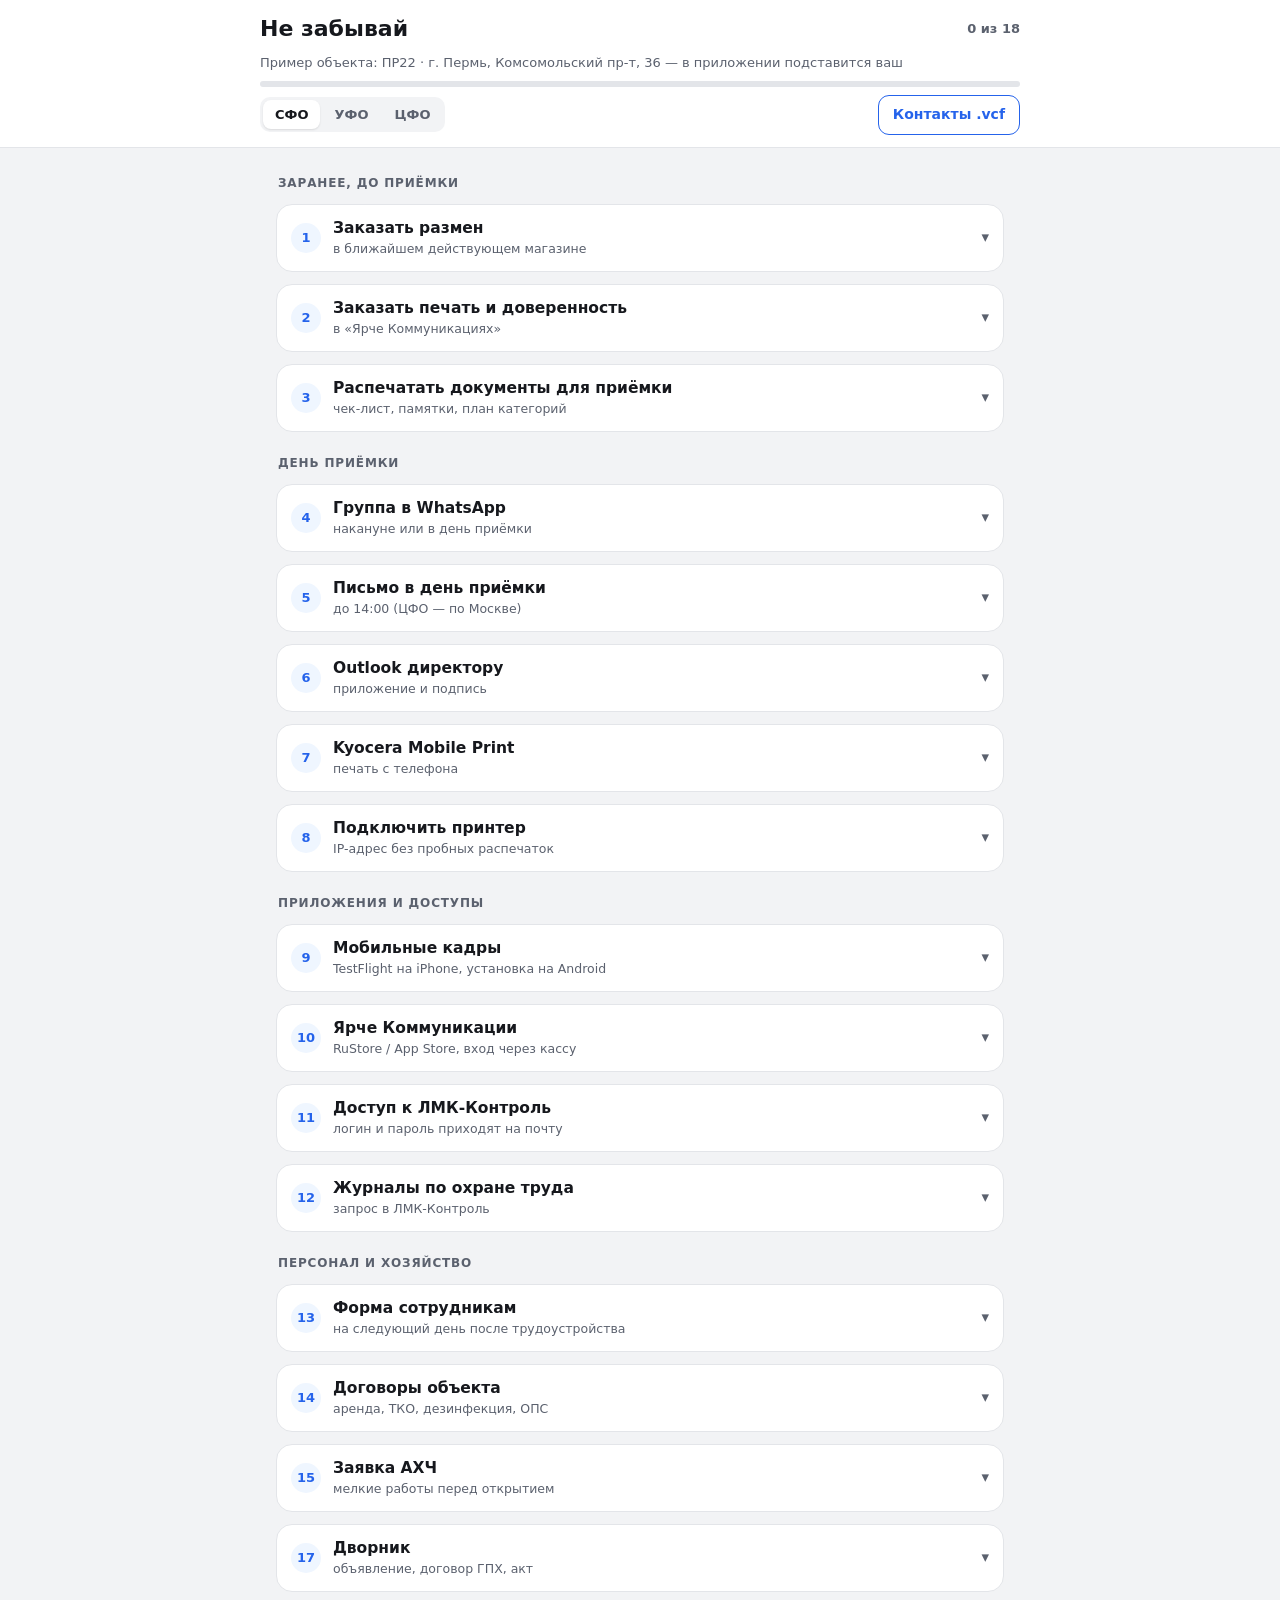
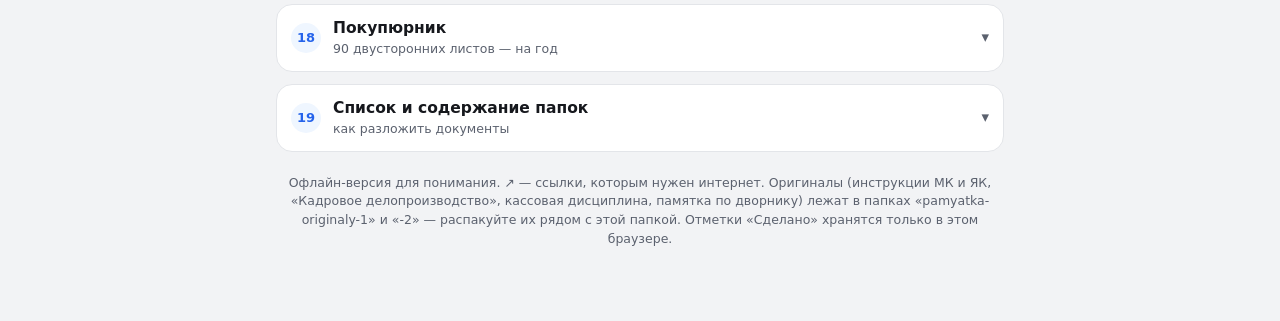
==== miniapp/memo/pamyatka-otkrytiya/index.html @ 3147c100 "Приложение по макетам: подготовка = 19 пунктов «Не забывай» по объекту, инструкции и PDF внутри, под" ====
<!doctype html>
<html lang="ru">
<head>
<meta charset="utf-8">
<meta name="viewport" content="width=device-width, initial-scale=1, viewport-fit=cover">
<title>Не забывай — памятка открытия</title>
<style>
/* Layout: phone-first app screen — object strip, region switch, numbered memo cards that expand */
:root{
  --bg:#f2f3f5; --card:#fff; --line:#e3e5e9; --fg:#16181d; --muted:#5b616e;
  --accent:#2563eb; --accent-soft:#eff6ff; --ok:#067647; --ok-soft:#dcfae6;
  --warn:#b54708; --warn-soft:#fef0c7; --bad:#b42318; --bad-soft:#fee4e2;
  --font:Inter,system-ui,-apple-system,"Segoe UI",Roboto,sans-serif; --mono:ui-monospace,Menlo,Consolas,monospace;
}
@media (prefers-color-scheme: dark){:root{--bg:#0f1218;--card:#181c24;--line:#2a303b;--fg:#e9edf3;--muted:#9aa3b2;--accent:#7aa2ff;--accent-soft:#1c2740;--ok:#4cc985;--ok-soft:#14301f;--warn:#f5b54a;--warn-soft:#3a2a10;--bad:#ff7b6b;--bad-soft:#3a1714;color-scheme:dark}}
*{box-sizing:border-box}
body{margin:0;background:var(--bg);color:var(--fg);font-family:var(--font);font-size:15px;line-height:1.5}
.wrap{max-width:760px;margin:0 auto;padding:16px max(16px,env(safe-area-inset-left)) 60px;display:flex;flex-direction:column;gap:12px}
header.top{position:sticky;top:0;z-index:5;background:var(--card);border-bottom:1px solid var(--line);padding:12px max(16px,env(safe-area-inset-left))}
.top .in{max-width:760px;margin:0 auto;display:flex;flex-direction:column;gap:8px}
h1{margin:0;font-size:22px;font-weight:800;text-wrap:balance}
.obj{font-size:13px;color:var(--muted)}
.row{display:flex;flex-wrap:wrap;gap:8px;align-items:center;justify-content:space-between}
.seg{display:inline-grid;grid-auto-flow:column;background:var(--bg);border-radius:10px;padding:3px;gap:2px}
.seg button{border:0;border-radius:8px;background:transparent;color:var(--muted);font:600 13px var(--font);padding:7px 12px;cursor:pointer}
.seg button[aria-pressed="true"]{background:var(--card);color:var(--fg);box-shadow:0 1px 2px rgba(0,0,0,.1)}
.bar{height:6px;border-radius:3px;background:var(--line)}.bar i{display:block;height:6px;border-radius:3px;background:var(--accent);width:0}
.prog{font-size:13px;font-weight:700;color:var(--muted);font-variant-numeric:tabular-nums}
.group{font-size:12px;font-weight:800;letter-spacing:.07em;text-transform:uppercase;color:var(--muted);margin:10px 2px 0}
details.item{background:var(--card);border:1px solid var(--line);border-radius:16px;overflow:hidden}
details.item[data-done="1"]{border-color:color-mix(in oklab,var(--ok) 45%,var(--line))}
summary{list-style:none;display:flex;gap:12px;align-items:center;padding:12px 14px;cursor:pointer}
summary::-webkit-details-marker{display:none}
.num{width:30px;height:30px;border-radius:15px;background:var(--accent-soft);color:var(--accent);font-weight:800;font-size:13px;display:grid;place-items:center;flex:none;font-variant-numeric:tabular-nums}
details[data-done="1"] .num{background:var(--ok);color:#fff}
.st{flex:1;min-width:0;display:flex;flex-direction:column}
.st b{font-size:15.5px}.st span{font-size:12.5px;color:var(--muted)}
.chev{flex:none;color:var(--muted);transition:transform .15s}details[open] .chev{transform:rotate(180deg)}
.body{padding:0 14px 14px 56px;display:flex;flex-direction:column;gap:10px}
@media(max-width:520px){.body{padding-left:14px}}
.body ol,.body ul{margin:0;padding-left:20px}.body li{margin:4px 0}
.btns{display:flex;flex-wrap:wrap;gap:8px}
.btn{display:inline-flex;align-items:center;gap:6px;min-height:40px;padding:8px 14px;border-radius:11px;font-weight:600;font-size:14px;text-decoration:none;border:1.5px solid var(--accent);color:var(--accent);background:transparent;cursor:pointer;font-family:var(--font)}
.btn.main{background:var(--accent);color:#fff}
.btn.ext::after{content:"↗";font-size:12px;opacity:.7}
.btn.pdf::before{content:"PDF";font-size:10.5px;font-weight:800;background:var(--bad-soft);color:var(--bad);border-radius:5px;padding:1px 5px}
.note{border-radius:12px;padding:10px 12px;font-size:14px;background:var(--accent-soft)}
.note.warn{background:var(--warn-soft)}.note.bad{background:var(--bad-soft);border:1.5px solid var(--bad)}
.note.bad b:first-child{color:var(--bad)}
.who{display:grid;grid-template-columns:1fr;gap:6px}
.p{display:flex;flex-wrap:wrap;gap:4px 10px;align-items:baseline;font-size:14px;padding:8px 10px;border-radius:10px;background:var(--bg)}
.p b{font-weight:700}.p .c{font-family:var(--mono);font-size:13px;user-select:all}
.done{display:flex;align-items:center;gap:8px;font-weight:600;font-size:14px;cursor:pointer;align-self:flex-start;padding:6px 0}
.done input{width:22px;height:22px;accent-color:var(--ok)}
pre.tpl{margin:0;white-space:pre-wrap;font:13px/1.5 var(--mono);background:var(--bg);border-radius:10px;padding:10px 12px}
.calc{display:flex;flex-wrap:wrap;gap:8px;align-items:center}
.calc input{font:600 15px var(--mono);padding:8px 10px;border:1px solid var(--line);border-radius:10px;background:var(--card);color:var(--fg);width:170px}
.calc output{font:700 16px var(--mono);color:var(--accent)}
[data-reg]{display:none}
body[data-region="sfo"] [data-reg~="sfo"],body[data-region="ufo"] [data-reg~="ufo"],body[data-region="cfo"] [data-reg~="cfo"]{display:revert}
.hide{display:none!important}
.foot{font-size:12.5px;color:var(--muted);text-align:center;margin-top:10px}
a{color:var(--accent)}
:focus-visible{outline:2px solid var(--accent);outline-offset:2px}
</style>
</head>
<body data-region="sfo">
<header class="top"><div class="in">
  <div class="row"><h1>Не забывай</h1><span class="prog" id="prog">0 из 19</span></div>
  <div class="obj">Пример объекта: ПР22 · г. Пермь, Комсомольский пр-т, 36 — в приложении подставится ваш</div>
  <div class="bar"><i id="barI"></i></div>
  <div class="row">
    <div class="seg" role="group" aria-label="Округ">
      <button type="button" data-r="sfo" aria-pressed="true">СФО</button>
      <button type="button" data-r="ufo" aria-pressed="false">УФО</button>
      <button type="button" data-r="cfo" aria-pressed="false">ЦФО</button>
    </div>
    <a class="btn" href="files/kontakty-otkrytie.vcf" download>Контакты .vcf</a>
  </div>
</div></header>

<div class="wrap">

<div class="group">Заранее, до приёмки</div>

<details class="item" data-id="1"><summary><span class="num">1</span><span class="st"><b>Заказать размен</b><span>в ближайшем действующем магазине</span></span><span class="chev">▾</span></summary><div class="body">
  <ol><li>Посчитайте от даты открытия, когда в ближайший магазин приходит последний размен, — свяжитесь с его директором.</li>
  <li>Проведите размен по файлу «Рабочие процессы».</li>
  <li>Дни инкассации и размена для нового магазина — у Елены Бадеевой.</li>
  <li>Все передачи денег — через ЯК, день в день.</li></ol>
  <div class="note warn"><b>В тот же день:</b> заявка в ЯК на доступ к кассе — себе и продавцам. Без доступа нельзя заказать форму, пробить чек и распечатать документы на приём. За день до приёмки проверьте, что доступ есть.</div>
  <div class="who"><div class="p"><b>Елена Бадеева</b><span class="c">e.badeeva@ya-retail.ru</span><span>тема: «График Инкассации и Размена. Новое ОСП»</span></div></div>
  <div class="btns"><a class="btn ext" target="_blank" href="https://disk.yandex.ru/i/78MlTxyh0H-GUw">«Рабочие процессы»</a><a class="btn" href="mailto:e.badeeva@ya-retail.ru?subject=График%20Инкассации%20и%20Размена.%20Новое%20ОСП">Написать Бадеевой</a></div>
  <label class="done"><input type="checkbox"> Сделано</label>
</div></details>

<details class="item" data-id="2"><summary><span class="num">2</span><span class="st"><b>Заказать печать и доверенность</b><span>в «Ярче Коммуникациях»</span></span><span class="chev">▾</span></summary><div class="body">
  <ol><li>ЯК → Помощь → Создать → Юридическое сопровождение → <b>Заявка на доверенность</b>.</li>
  <li>ФИО управляющего магазином, дата вступления в должность (= начало действия доверенности), комментарий при необходимости.</li>
  <li>Печать — так же, отдельной заявкой.</li></ol>
  <div class="who"><div class="p"><b>Ольга Павловская</b><span>вопросы по печати и доверенности</span><span class="c">o.pavlovskaya@ya-retail.ru</span></div></div>
  <div class="btns"><a class="btn" href="mailto:o.pavlovskaya@ya-retail.ru?subject=Заявка%20на%20доверенность%20и%20печать.%20Новый%20магазин%20и%20УМ">Написать Павловской</a><a class="btn" href="instr/yk/index.html">Инструкция ЯК</a></div>
  <label class="done"><input type="checkbox"> Сделано</label>
</div></details>

<details class="item" data-id="3"><summary><span class="num">3</span><span class="st"><b>Распечатать документы для приёмки</b><span>чек-лист, памятки, план категорий</span></span><span class="chev">▾</span></summary><div class="body">
  <ul><li>Папка «Материалы к открытию».</li><li>Файл «Чек-лист» — <b>все вкладки</b>.</li><li>Памятки «Приёмка стройки», «Приёмка оборудования», «Нормы ТЗ».</li><li>План категорий из Кайтена — можно обрезать и напечатать крупнее (Xodo для Android).</li></ul>
  <div class="btns">
    <a class="btn ext" target="_blank" href="https://drive.google.com/drive/folders/1-bjtpjArUtkFnejHKAXVOd5pgZwxKM79">Материалы к открытию</a>
    <a class="btn ext" target="_blank" href="https://drive.google.com/file/d/1pCb3rrncQdbjXEtVnhb-_cLtX38OcCCx/view">Чек-лист</a>
    <a class="btn ext" target="_blank" href="https://disk.yandex.ru/i/rcvAqTQi07Ad8g">Приёмка стройки</a>
    <a class="btn ext" target="_blank" href="https://disk.yandex.ru/i/30izgDM44t6q5Q">Приёмка оборудования</a>
    <a class="btn ext" target="_blank" href="https://disk.yandex.ru/i/j0FbNbNxccPQyw">Нормы ТЗ</a>
    <a class="btn ext" target="_blank" href="https://disk.yandex.ru/d/R65mUoQN45ZWqQ">Xodo</a>
    <a class="btn ext" target="_blank" href="https://disk.yandex.ru/i/7bo2FaBBsbrVPg">Как обрезать PDF</a>
  </div>
  <div class="note">В приложении — одна кнопка «На печать»: бот присылает файл, дальше «Поделиться» → Kyocera.</div>
  <label class="done"><input type="checkbox"> Сделано</label>
</div></details>

<div class="group">День приёмки</div>

<details class="item" data-id="4"><summary><span class="num">4</span><span class="st"><b>Группа в WhatsApp</b><span>накануне или в день приёмки</span></span><span class="chev">▾</span></summary><div class="body">
  <div class="calc"><span>Название:</span><pre class="tpl" id="grpName">ПР22 Комсомольский 36</pre><button class="btn" type="button" data-copy="grpName">Скопировать</button></div>
  <div>Участники: все из списка ниже, команда открытия, директор магазина, сотрудники магазина (по желанию).</div>
  <div class="who">
    <div class="p"><b>Елена Тарасова</b><span class="c">8-953-916-83-52</span></div>
    <div class="p"><b>Екатерина Ларионова</b><span class="c">8-923-423-38-28</span></div>
    <div class="p"><b>Анастасия Жихарева</b><span class="c">8-961-888-00-55</span></div>
    <div class="p"><b>Екатерина Суркова</b><span class="c">8-913-481-15-79</span></div>
    <div class="p"><b>Владимир Ильиных</b><span class="c">8-913-920-49-73</span></div>
    <div class="p"><b>Ксения Тимофеева</b><span class="c">8-913-880-68-29</span></div>
    <div class="p"><b>Сергей Слёзкин</b><span class="c">8-923-401-45-92</span></div>
    <div class="p"><b>Анастасия Черепанова</b><span class="c">8-913-810-11-43</span></div>
    <div class="p"><b>Валерия Кускова</b><span class="c">8-913-105-00-38</span></div>
    <div class="p"><b>Анастасия Филатова</b><span class="c">8-903-950-66-33</span></div>
    <div class="p"><b>РКО</b><span>по объекту</span></div>
  </div>
  <div class="btns"><a class="btn ext" target="_blank" href="https://docs.google.com/document/d/10IFk7um3uYS9ewOXkoQqKkI6MpnykblaUd0LUyvt1FA/edit">Список в документе</a></div>
  <label class="done"><input type="checkbox"> Сделано</label>
</div></details>

<details class="item" data-id="5"><summary><span class="num">5</span><span class="st"><b>Письмо в день приёмки</b><span>до 14:00 (ЦФО — по Москве)</span></span><span class="chev">▾</span></summary><div class="body">
  <div>В приложении письмо собирается из обхода по блокам: замечания с фото, сроками и ответственными, недовозы по нормам, блок статусов. Пока — по шаблону.</div>
  <div class="btns"><a class="btn ext" target="_blank" href="https://docs.google.com/document/d/1Rxt41nPRF9M50mee8bt3NOMXt4SxTaXj/edit">Шаблон письма</a></div>
  <div data-reg="cfo" class="note"><b>Для Москвы:</b> письмо о первом чеке — Елене Сергеевой (e.sergeeva@ya-retail.ru), тема «&lt;код&gt; Первый Чек».
    <pre class="tpl">Добрый день!
Информация по первым пробитым чекам:
ККМ 1: дата, время чека
ККМ 2: дата, время чека
ККМ 3: дата, время чека
Фото/сканы чеков — во вложении</pre></div>
  <label class="done"><input type="checkbox"> Сделано</label>
</div></details>

<details class="item" data-id="6"><summary><span class="num">6</span><span class="st"><b>Outlook директору</b><span>приложение и подпись</span></span><span class="chev">▾</span></summary><div class="body">
  <div class="btns"><a class="btn ext" target="_blank" href="https://go.microsoft.com/fwlink/?linkid=2229766">Установить Outlook</a></div>
  <div>Подпись (в приложении — из данных объекта):</div>
  <pre class="tpl" id="sign">С уважением,
Фамилия Имя Отчество
УПРАВЛЯЮЩИЙ МАГАЗИНОМ
ОСП ПЕРМЬ МАГАЗИН №ПР22
ООО "КАМЕЛОТ-А"
ТЕЛ.: +7XXXXXXXXXX
E-MAIL: [почта магазина]</pre>
  <div class="btns"><button class="btn" type="button" data-copy="sign">Скопировать подпись</button></div>
  <label class="done"><input type="checkbox"> Сделано</label>
</div></details>

<details class="item" data-id="7"><summary><span class="num">7</span><span class="st"><b>Kyocera Mobile Print</b><span>печать с телефона</span></span><span class="chev">▾</span></summary><div class="body">
  <div class="btns"><a class="btn ext" target="_blank" href="https://play.google.com/store/apps/details?id=com.kyocera.kyoprint">Android — Google Play</a><a class="btn ext" target="_blank" href="https://disk.yandex.ru/d/NbRBbQOiperOfw">Android — файл установки</a></div>
  <div class="note warn"><b>iPhone:</b> перед установкой позвоните — подскажу, как поставить.</div>
  <div class="btns"><a class="btn main" href="tel:89234112728">Позвонить 8-923-411-27-28</a></div>
  <label class="done"><input type="checkbox"> Сделано</label>
</div></details>

<details class="item" data-id="8"><summary><span class="num">8</span><span class="st"><b>Подключить принтер</b><span>IP-адрес без пробных распечаток</span></span><span class="chev">▾</span></summary><div class="body">
  <ol><li>Настройки телефона → Wi-Fi → сеть «yarche_guest» → свойства → IP-адрес.</li><li>Замените число после третьей точки на <b>20</b> — это адрес принтера.</li></ol>
  <div class="calc"><label for="ipIn">IP телефона</label><input id="ipIn" value="10.100.100.01" inputmode="decimal"><span>→ принтер:</span><output id="ipOut">10.100.100.20</output></div>
  <div class="btns"><a class="btn ext" target="_blank" href="https://disk.yandex.ru/i/7qXD6cPw-sJ8ng">Инструкция по подключению</a></div>
  <label class="done"><input type="checkbox"> Сделано</label>
</div></details>

<div class="group">Приложения и доступы</div>

<details class="item" data-id="9"><summary><span class="num">9</span><span class="st"><b>Мобильные кадры</b><span>TestFlight на iPhone, установка на Android</span></span><span class="chev">▾</span></summary><div class="body">
  <div>Для входа: ИНН управляющего, логин придумывается при первом входе.</div>
  <div class="btns"><a class="btn main" href="instr/mk/mk-ios.html">Инструкция iPhone</a><a class="btn" href="instr/mk/mk-android.html">Инструкция Android</a><a class="btn pdf" href="instr/mk/mk-ustanovka-iphone.pdf">iPhone</a><a class="btn pdf" href="instr/mk/mk-ustanovka-android.pdf">Android</a><a class="btn pdf" href="../pamyatka-originaly-1/mobilnye-kadry-instrukciya-19.06.2025.pdf">Оригинал от 19.06.2025</a></div>
  <div class="who"><div class="p"><b>Владилен Андреев</b><span>доступы, роли, вход</span><span class="c">8-913-840-05-49</span><span class="c">v.andreev@kdvm.ru</span></div></div>
  <label class="done"><input type="checkbox"> Сделано</label>
</div></details>

<details class="item" data-id="10"><summary><span class="num">10</span><span class="st"><b>Ярче Коммуникации</b><span>RuStore / App Store, вход через кассу</span></span><span class="chev">▾</span></summary><div class="body">
  <div>Нужно: быть трудоустроенным, ввести номер телефона, считать QR-код с кассы под своей картой.</div>
  <div class="btns"><a class="btn main" href="instr/yk/index.html">Инструкция iPhone</a><a class="btn" href="instr/yk/yk-android.html">Инструкция Android</a><a class="btn pdf" href="instr/yk/yk-ustanovka-iphone.pdf">iPhone</a><a class="btn pdf" href="instr/yk/yk-ustanovka-android.pdf">Android</a><a class="btn pdf" href="../pamyatka-originaly-1/yarche-kommunikacii-instrukciya-11.08.2026.pdf">Оригинал от 11.08.2026</a></div>
  <div class="who"><div class="p"><b>Карина Эшмурзаева</b><span>доступы, вход</span><span class="c">8-923-405-26-86</span><span class="c">k.eshmurzaeva@kdvm.ru</span></div></div>
  <label class="done"><input type="checkbox"> Сделано</label>
</div></details>

<details class="item" data-id="11"><summary><span class="num">11</span><span class="st"><b>Доступ к ЛМК-Контроль</b><span>логин и пароль приходят на почту</span></span><span class="chev">▾</span></summary><div class="body">
  <ul><li>Доступ обычно приходит сам после приказа о назначении — проверьте почту.</li><li>Первый шаг — карточка сотрудника, затем направления (приоритет — ЭЛМК).</li><li>Переводы сотрудников для трудоустройства — через директора, выдавшего направления.</li></ul>
  <div class="btns"><a class="btn main" href="instr/lmk/lmk-mobile.html">Инструкция (телефон)</a><a class="btn" href="instr/lmk/lmk.html">Инструкция (компьютер)</a><a class="btn pdf" href="instr/lmk/lmk-mobile.pdf">Телефон</a><a class="btn pdf" href="instr/lmk/lmk-instrukciya.pdf">Компьютер</a></div>
  <div class="who"><div class="p"><b>Нет доступа</b><span class="c">support@hbis.one</span><span>копия</span><span class="c">av.pavlova@ya-retail.ru</span></div><div class="p"><b>Ангелина Павлова</b><span>охрана труда, ЛМК/ЭЛМК</span><span class="c">8-983-342-11-42</span></div></div>
  <label class="done"><input type="checkbox"> Сделано</label>
</div></details>

<details class="item" data-id="12"><summary><span class="num">12</span><span class="st"><b>Журналы по охране труда</b><span>запрос в ЛМК-Контроль</span></span><span class="chev">▾</span></summary><div class="body">
  <ol><li>Боковое меню → Документы → Запрос журналов → Создать → «+».</li><li>Добавить: журнал вводного инструктажа, журнал инструктажа на рабочем месте, журнал по электробезопасности.</li><li>«В работу».</li></ol>
  <div class="btns"><a class="btn" href="instr/lmk/lmk-mobile.html#s10">Раздел «Запрос журналов»</a></div>
  <label class="done"><input type="checkbox"> Сделано</label>
</div></details>

<div class="group">Персонал и хозяйство</div>

<details class="item" data-id="13"><summary><span class="num">13</span><span class="st"><b>Форма сотрудникам</b><span>на следующий день после трудоустройства</span></span><span class="chev">▾</span></summary><div class="body">
  <div class="note warn">Сначала доступ к кассе (п. 1), потом форма. Помогает команда открытия.</div>
  <div class="btns"><a class="btn main" href="instr/forma/forma.html">Инструкция</a><a class="btn pdf" href="instr/forma/specodezhda.pdf">Спецодежда</a><a class="btn" href="instr/priem/priem.html">Приём на работу</a><a class="btn pdf" href="instr/priem/blanki-s-obrazcami.pdf">Бланки с образцами</a></div>
  <label class="done"><input type="checkbox"> Сделано</label>
</div></details>

<details class="item" data-id="14"><summary><span class="num">14</span><span class="st"><b>Договоры объекта</b><span>аренда, ТКО, дезинфекция, ОПС</span></span><span class="chev">▾</span></summary><div class="body">
  <div>Нужны 4 договора (или доп. соглашения <b>с адресом магазина</b>). В приложении — 4 места: пришёл ✅ / нет файла 🔴 и кнопка «Запросить у …» только недостающих.</div>
  <div data-reg="sfo ufo" class="who"><div class="p"><b>Все четыре</b><span>менеджер по развитию региона (выбирается для объекта)</span></div><div class="p"><b>Пермь</b><span>Шаврин Алексей</span><span class="c">a.shavrin@ya-retail.ru</span></div><div class="p"><b>Красноярск</b><span>Чурай Ольга</span><span class="c">8-908-223-30-65</span></div></div>
  <div data-reg="cfo" class="who"><div class="p"><b>Аренда</b><span>территориальный менеджер</span></div><div class="p"><b>ТКО, дезинфекция</b><span>Никитин Егор</span><span class="c">e.nikitin@ya-retail.ru</span></div><div class="p"><b>ОПС</b><span>Мирошников Андрей</span><span class="c">a.miroshnikov@ya-retail.ru</span></div></div>
  <pre class="tpl" id="dogTpl">Тема: ПР22 Сканы договоров

&lt;Имя&gt;, добрый день!

Просьба предоставить договора:
• Договор аренды помещения
• Договор дезинсекции/дератизации
• Договор на ТБО/ТКО
• Договор ОПС

Заранее благодарю!</pre>
  <div class="btns"><button class="btn" type="button" data-copy="dogTpl">Скопировать письмо</button></div>
  <label class="done"><input type="checkbox"> Сделано</label>
</div></details>

<details class="item" data-id="15"><summary><span class="num">15</span><span class="st"><b>Заявка АХЧ</b><span>мелкие работы перед открытием</span></span><span class="chev">▾</span></summary><div class="body">
  <div data-reg="sfo ufo">Через «Ярче Коммуникации» → Помощь → Заявки по АХЧ → Создать.</div>
  <div data-reg="cfo">ЦФО — в WhatsApp. Тверь/Калуга — почтой N.mazurova@vianservis.ru и e.nikitin@ya-retail.ru + узнать номер заявки у Натальи: 8-916-590-34-57 / 8-926-788-99-15.</div>
  <div class="btns"><a class="btn main" href="instr/ahch/index.html">Собрать заявку (16 работ)</a></div>
  <label class="done"><input type="checkbox"> Сделано</label>
</div></details>

<details class="item" data-id="16" data-reg="cfo"><summary><span class="num">16</span><span class="st"><b>МОПы и ковры</b><span>только ЦФО — подрядчик</span></span><span class="chev">▾</span></summary><div class="body">
  <div>В приложении — «+ Контакт подрядчика»: есть почта — готовое письмо; только телефон — звоним и уточняем.</div>
  <pre class="tpl" id="mopTpl">Просьба добавить в график по замене мопов и ковров магазин ПР22, г. Пермь, Комсомольский пр-т, 36.
Подскажите, когда будет первый заезд, чтобы мы подготовились.</pre>
  <div class="btns"><button class="btn" type="button" data-copy="mopTpl">Скопировать</button></div>
  <label class="done"><input type="checkbox"> Сделано</label>
</div></details>

<details class="item" data-id="17"><summary><span class="num">17</span><span class="st"><b>Дворник</b><span>объявление, договор ГПХ, акт</span></span><span class="chev">▾</span></summary><div class="body">
  <div class="btns"><a class="btn main" href="instr/dvornik/dvornik.html">Инструкция</a><a class="btn pdf" href="instr/dvornik/obyavlenie-dvornik-primer.pdf">Объявление</a><a class="btn pdf" href="instr/dvornik/konvert-kalko-primer.pdf">Вкладыш на конверт</a><a class="btn pdf" href="instr/dvornik/dvornik-gph.pdf">Инструкция</a></div>
  <div class="who"><div class="p"><b>Светлана Калько</b><span>документы ГПХ</span><span class="c">8-913-880-68-35</span><span class="c">s.kalko@ya-retail.ru</span></div></div>
  <label class="done"><input type="checkbox"> Сделано</label>
</div></details>

<details class="item" data-id="18"><summary><span class="num">18</span><span class="st"><b>Покупюрник</b><span>90 двусторонних листов — на год</span></span><span class="chev">▾</span></summary><div class="body">
  <div class="btns"><a class="btn main" href="instr/pokup/pokupyurnik.html">Инструкция и кассовая дисциплина</a><a class="btn pdf" href="instr/pokup/pokupyurnik-90-listov.pdf">На печать</a></div>
  <div data-reg="sfo ufo" class="btns"><a class="btn pdf" href="../pamyatka-originaly-2/kassovaya-disciplina-sfo-ufo-01.07.2026.pdf">Кассовая дисциплина СФО/УФО</a></div>
  <div data-reg="cfo" class="btns"><a class="btn pdf" href="../pamyatka-originaly-2/kassovaya-disciplina-cfo-02.07.2025.pdf">Кассовая дисциплина ЦФО</a></div>
  <div class="who">
    <div class="p" data-reg="sfo"><b>Бухгалтер по кассе</b><span>Конохова Наталья</span><span class="c">8-913-864-98-24</span><span class="c">n.konokhova@kdvm.ru</span></div>
    <div class="p" data-reg="ufo"><b>Бухгалтер по кассе</b><span>Русакова Наталья</span><span class="c">8-912-250-19-82</span><span class="c">n.rusakova@ya-retail.ru</span></div>
    <div class="p" data-reg="cfo"><b>Бухгалтер по кассе</b><span>Романова Мария</span><span class="c">8-916-754-57-51</span><span class="c">m.romanova@ya-retail.ru</span></div>
  </div>
  <label class="done"><input type="checkbox"> Сделано</label>
</div></details>

<details class="item" data-id="19"><summary><span class="num">19</span><span class="st"><b>Список и содержание папок</b><span>как разложить документы</span></span><span class="chev">▾</span></summary><div class="body">
  <div class="btns"><a class="btn ext" target="_blank" href="https://disk.yandex.ru/i/Ko0NYJUoUiuaDw">Открыть файл</a></div>
  <label class="done"><input type="checkbox"> Сделано</label>
</div></details>

<p class="foot">Офлайн-версия для понимания. ↗ — ссылки, которым нужен интернет. Оригиналы (инструкции МК и ЯК, «Кадровое делопроизводство», кассовая дисциплина, памятка по дворнику) лежат в папках «pamyatka-originaly-1» и «-2» — распакуйте их рядом с этой папкой. Отметки «Сделано» хранятся только в этом браузере.</p>
</div>

<script>
(function(){
  var K='nezab_v1';function g(){try{return JSON.parse(localStorage.getItem(K))||{}}catch(e){return{}}}function s(v){try{localStorage.setItem(K,JSON.stringify(v))}catch(e){}}
  var st=g(); st.done=st.done||{};
  function region(r){document.body.dataset.region=r;document.querySelectorAll('.seg button').forEach(function(b){b.setAttribute('aria-pressed',b.dataset.r===r)});st.reg=r;s(st);count()}
  document.querySelectorAll('.seg button').forEach(function(b){b.onclick=function(){region(b.dataset.r)}});
  function count(){var items=[].filter.call(document.querySelectorAll('details.item'),function(d){return getComputedStyle(d).display!=='none'});var n=items.filter(function(d){return d.dataset.done==='1'}).length;document.getElementById('prog').textContent=n+' из '+items.length;document.getElementById('barI').style.width=(items.length?n/items.length*100:0)+'%'}
  document.querySelectorAll('details.item').forEach(function(d){var id=d.dataset.id,cb=d.querySelector('.done input');if(st.done[id]){cb.checked=true;d.dataset.done='1'}cb.onchange=function(){d.dataset.done=cb.checked?'1':'0';st.done[id]=cb.checked;s(st);count()}});
  document.querySelectorAll('[data-copy]').forEach(function(b){b.onclick=function(){var t=document.getElementById(b.dataset.copy).textContent,o=b.textContent;function ok(){b.textContent='Скопировано';setTimeout(function(){b.textContent=o},1500)}if(navigator.clipboard){navigator.clipboard.writeText(t).then(ok,function(){})}}});
  var ip=document.getElementById('ipIn'),out=document.getElementById('ipOut');ip.oninput=function(){var p=ip.value.trim().split('.');out.textContent=p.length===4?p.slice(0,3).join('.')+'.20':'—'};
  region(st.reg||'sfo');
})();
</script>
</body>
</html>
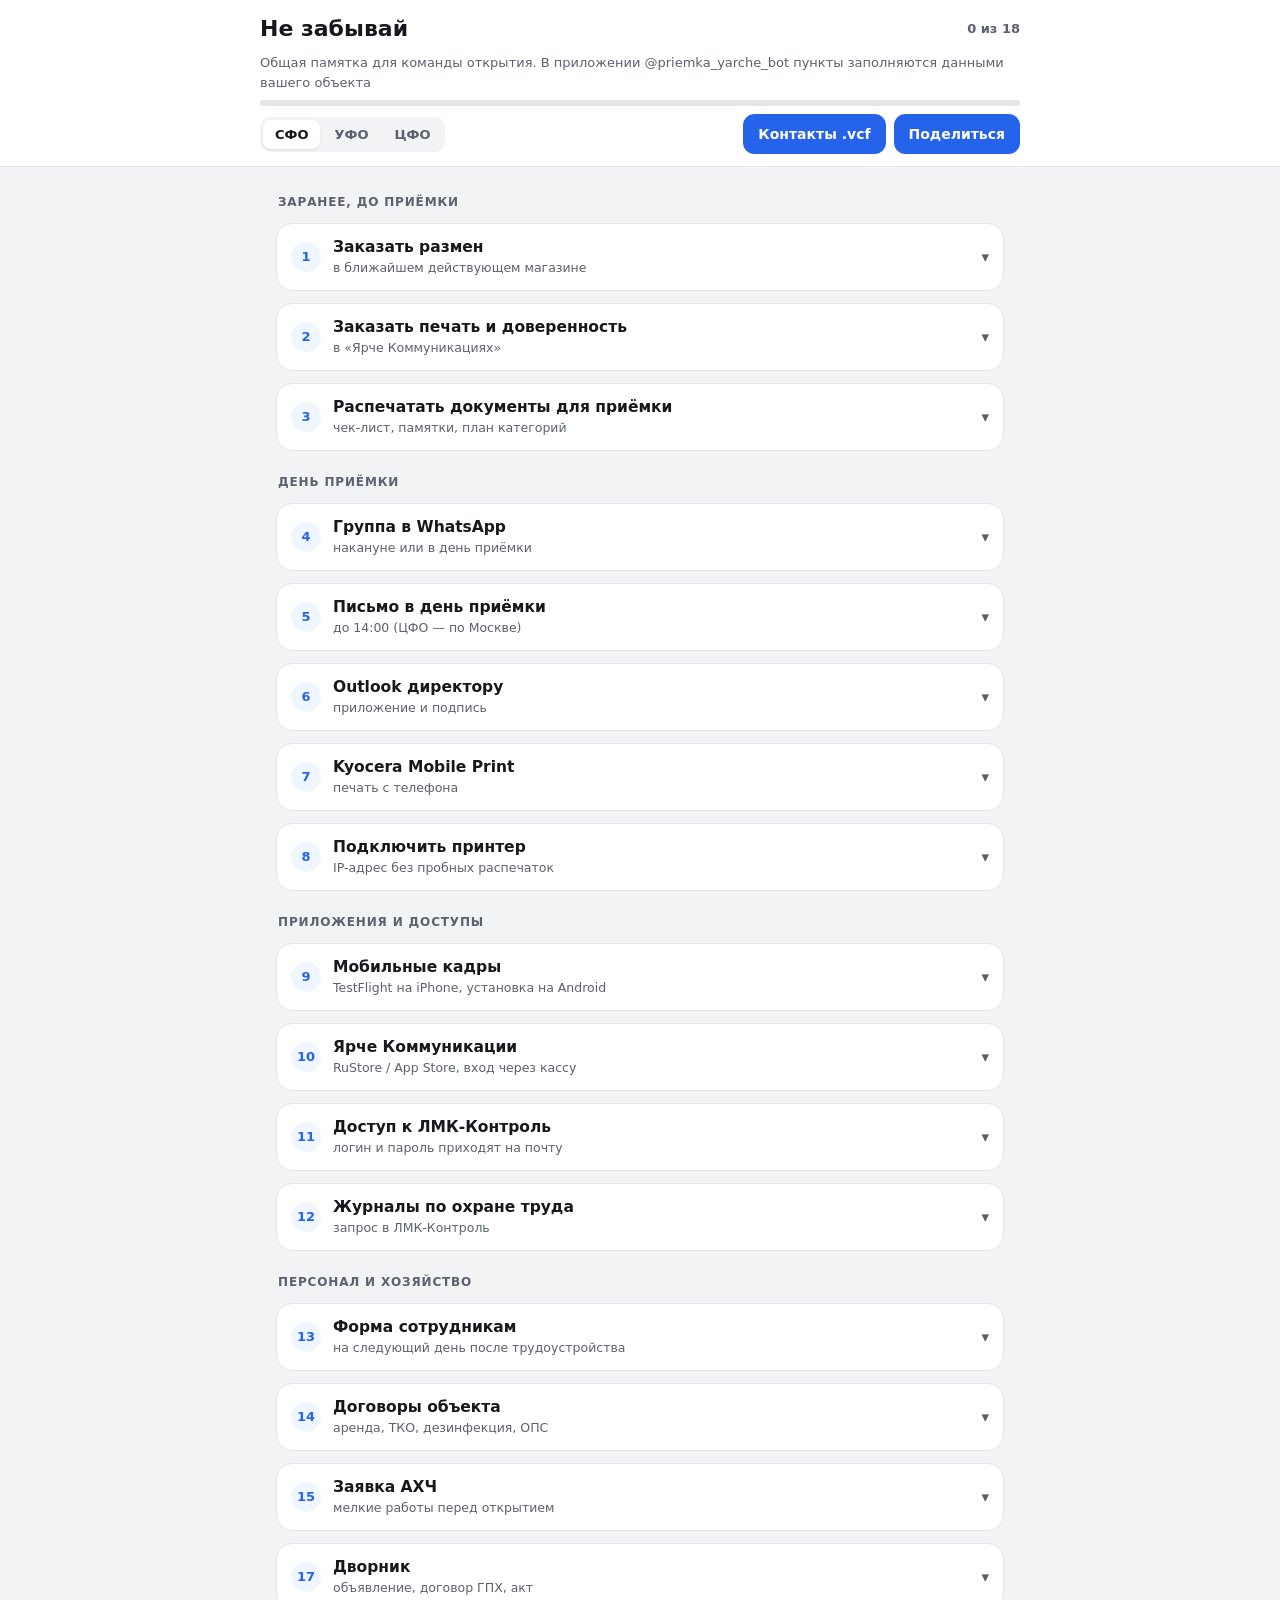
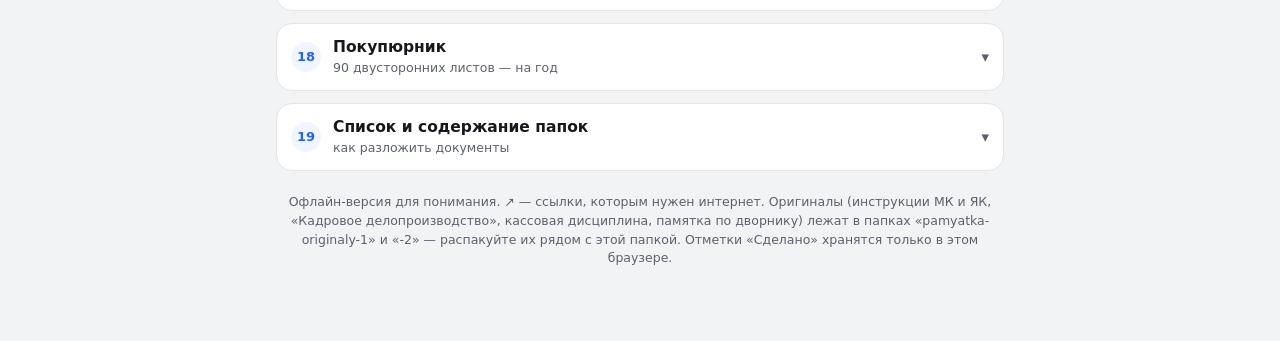
==== commit 8289e183: "Компактная шапка, уезжает при прокрутке вниз; кнопки действий и инструкций заливкой с откликом нажат" ====
--- a/miniapp/memo/pamyatka-otkrytiya/index.html
+++ b/miniapp/memo/pamyatka-otkrytiya/index.html
@@ -41,7 +41,10 @@
 .body ol,.body ul{margin:0;padding-left:20px}.body li{margin:4px 0}
 .btns{display:flex;flex-wrap:wrap;gap:8px}
 .btn{display:inline-flex;align-items:center;gap:6px;min-height:40px;padding:8px 14px;border-radius:11px;font-weight:600;font-size:14px;text-decoration:none;border:1.5px solid var(--accent);color:var(--accent);background:transparent;cursor:pointer;font-family:var(--font)}
+.btn{background:var(--accent);color:#fff;transition:transform .08s,box-shadow .15s,filter .15s}
 .btn.main{background:var(--accent);color:#fff}
+.btn.pdf{background:var(--card);color:var(--accent)}
+.btn:active{transform:scale(.96);filter:brightness(1.12);box-shadow:0 0 0 3px color-mix(in oklab,var(--accent) 35%,transparent)}
 .btn.ext::after{content:"↗";font-size:12px;opacity:.7}
 .btn.pdf::before{content:"PDF";font-size:10.5px;font-weight:800;background:var(--bad-soft);color:var(--bad);border-radius:5px;padding:1px 5px}
 .note{border-radius:12px;padding:10px 12px;font-size:14px;background:var(--accent-soft)}
@@ -67,7 +70,7 @@
 <body data-region="sfo">
 <header class="top"><div class="in">
   <div class="row"><h1>Не забывай</h1><span class="prog" id="prog">0 из 19</span></div>
-  <div class="obj">Пример объекта: ПР22 · г. Пермь, Комсомольский пр-т, 36 — в приложении подставится ваш</div>
+  <div class="obj">Общая памятка для команды открытия. В приложении @priemka_yarche_bot пункты заполняются данными вашего объекта</div>
   <div class="bar"><i id="barI"></i></div>
   <div class="row">
     <div class="seg" role="group" aria-label="Округ">
@@ -75,7 +78,7 @@
       <button type="button" data-r="ufo" aria-pressed="false">УФО</button>
       <button type="button" data-r="cfo" aria-pressed="false">ЦФО</button>
     </div>
-    <a class="btn" href="files/kontakty-otkrytie.vcf" download>Контакты .vcf</a>
+    <span class="btns"><a class="btn" href="files/kontakty-otkrytie.vcf" download>Контакты .vcf</a><button class="btn" type="button" id="shareMemo">Поделиться</button></span>
   </div>
 </div></header>
 
@@ -168,9 +171,7 @@
 </div></details>
 
 <details class="item" data-id="7"><summary><span class="num">7</span><span class="st"><b>Kyocera Mobile Print</b><span>печать с телефона</span></span><span class="chev">▾</span></summary><div class="body">
-  <div class="btns"><a class="btn ext" target="_blank" href="https://play.google.com/store/apps/details?id=com.kyocera.kyoprint">Android — Google Play</a><a class="btn ext" target="_blank" href="https://disk.yandex.ru/d/NbRBbQOiperOfw">Android — файл установки</a></div>
-  <div class="note warn"><b>iPhone:</b> перед установкой позвоните — подскажу, как поставить.</div>
-  <div class="btns"><a class="btn main" href="tel:89234112728">Позвонить 8-923-411-27-28</a></div>
+  <div class="btns"><a class="btn main ext" target="_blank" href="https://apps.apple.com/ru/app/kyocera-mobile-print/id510179385">iPhone — App Store</a><a class="btn main ext" target="_blank" href="https://play.google.com/store/apps/details?id=com.kyocera.kyoprint">Android — Google Play</a><a class="btn ext" target="_blank" href="https://disk.yandex.ru/d/NbRBbQOiperOfw">Android — файл установки</a></div>
   <label class="done"><input type="checkbox"> Сделано</label>
 </div></details>
 
@@ -289,6 +290,11 @@
   document.querySelectorAll('[data-copy]').forEach(function(b){b.onclick=function(){var t=document.getElementById(b.dataset.copy).textContent,o=b.textContent;function ok(){b.textContent='Скопировано';setTimeout(function(){b.textContent=o},1500)}if(navigator.clipboard){navigator.clipboard.writeText(t).then(ok,function(){})}}});
   var ip=document.getElementById('ipIn'),out=document.getElementById('ipOut');ip.oninput=function(){var p=ip.value.trim().split('.');out.textContent=p.length===4?p.slice(0,3).join('.')+'.20':'—'};
   region(st.reg||'sfo');
+  var sh=document.getElementById('shareMemo');
+  if(sh) sh.onclick=async function(){var url=location.href.split('#')[0],title='Не забывай — памятка открытия';var tg=null;try{tg=(window.parent&&window.parent.Telegram&&window.parent.Telegram.WebApp)||(window.Telegram&&window.Telegram.WebApp)}catch(e){}
+    if(tg&&tg.initData){tg.openTelegramLink('https://t.me/share/url?url='+encodeURIComponent(url)+'&text='+encodeURIComponent(title));return}
+    if(navigator.share){try{await navigator.share({title:title,url:url});return}catch(e){if(e&&e.name==='AbortError')return}}
+    try{await navigator.clipboard.writeText(url);sh.textContent='Ссылка скопирована';setTimeout(function(){sh.textContent='Поделиться'},1500)}catch(e){prompt('Ссылка на памятку',url)}};
 })();
 </script>
 </body>
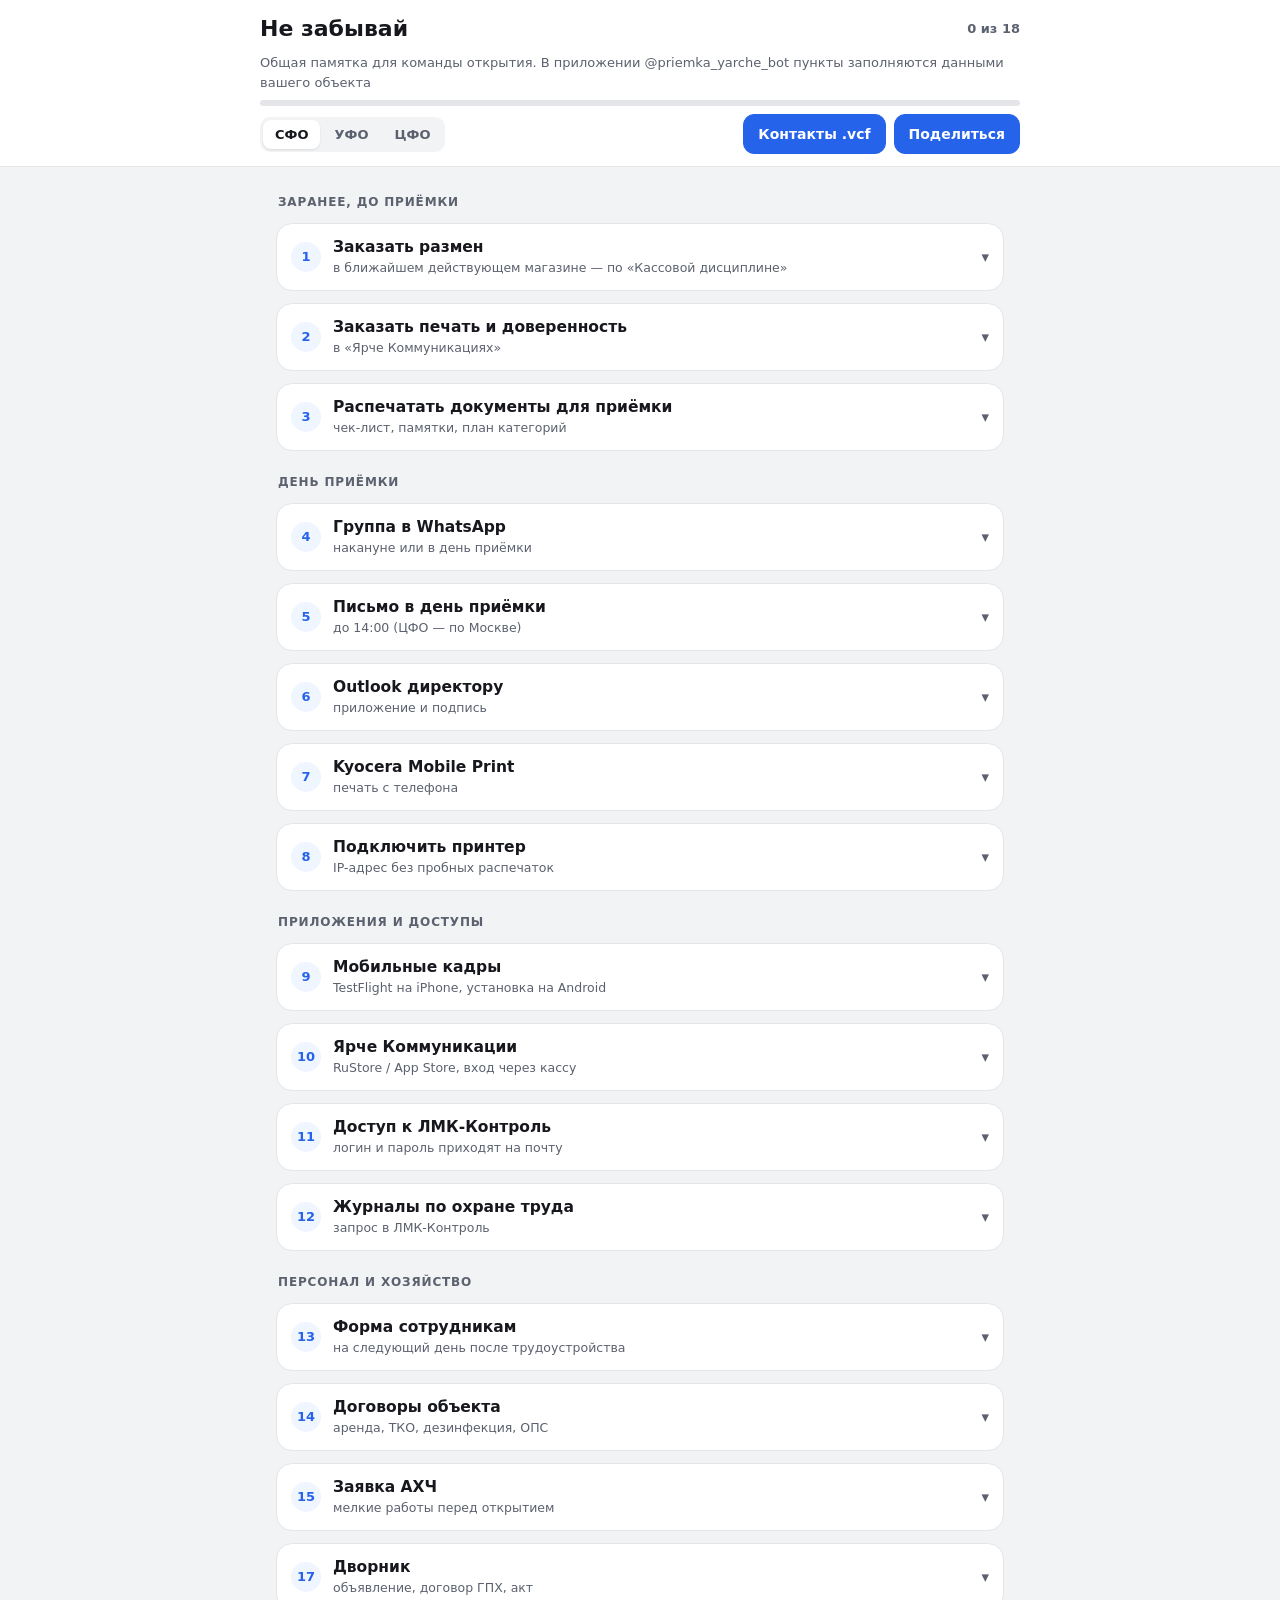
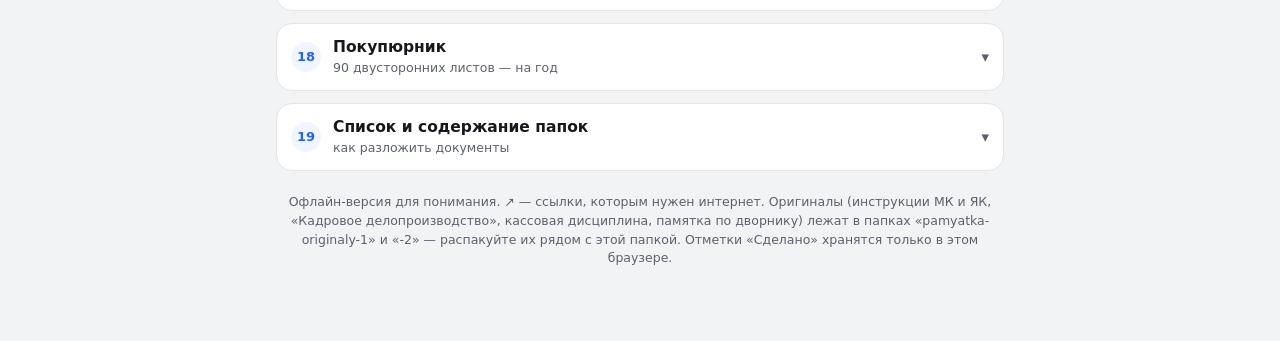
==== commit 0c4d5ed8: "Размен: вместо «Рабочих процессов» — порядок из «Кассовой дисциплины» (с. 33): сообщить бухгалтеру, " ====
--- a/miniapp/memo/pamyatka-otkrytiya/index.html
+++ b/miniapp/memo/pamyatka-otkrytiya/index.html
@@ -86,14 +86,23 @@
 
 <div class="group">Заранее, до приёмки</div>
 
-<details class="item" data-id="1"><summary><span class="num">1</span><span class="st"><b>Заказать размен</b><span>в ближайшем действующем магазине</span></span><span class="chev">▾</span></summary><div class="body">
-  <ol><li>Посчитайте от даты открытия, когда в ближайший магазин приходит последний размен, — свяжитесь с его директором.</li>
-  <li>Проведите размен по файлу «Рабочие процессы».</li>
+<details class="item" data-id="1"><summary><span class="num">1</span><span class="st"><b>Заказать размен</b><span>в ближайшем действующем магазине — по «Кассовой дисциплине»</span></span><span class="chev">▾</span></summary><div class="body">
+  <ol><li>Посчитайте от даты открытия, когда в ближайший действующий магазин приходит последний размен, — свяжитесь с его директором.</li>
+  <li>Директор того магазина заказывает размен для нового ОСП и сообщает бухгалтеру по кассе: <b>дату, когда будет превышен лимит, и на какое ОСП заказан размен</b>. Например: «20.09.23 заказан размен для ОСП ул. Урицкого, 32».</li>
+  <li>Магазин, который отдаёт: в отчёте старшего продавца-кассира — строка «Выдача ДС в другой магазин», оформляет <b>РКО</b>.</li>
+  <li>Новый магазин: принимает деньги, оформляет <b>ПКО</b>, в отчёте старшего — строка «Принято из другого магазина».</li>
   <li>Дни инкассации и размена для нового магазина — у Елены Бадеевой.</li>
   <li>Все передачи денег — через ЯК, день в день.</li></ol>
   <div class="note warn"><b>В тот же день:</b> заявка в ЯК на доступ к кассе — себе и продавцам. Без доступа нельзя заказать форму, пробить чек и распечатать документы на приём. За день до приёмки проверьте, что доступ есть.</div>
-  <div class="who"><div class="p"><b>Елена Бадеева</b><span class="c">e.badeeva@ya-retail.ru</span><span>тема: «График Инкассации и Размена. Новое ОСП»</span></div></div>
-  <div class="btns"><a class="btn ext" target="_blank" href="https://disk.yandex.ru/i/78MlTxyh0H-GUw">«Рабочие процессы»</a><a class="btn" href="mailto:e.badeeva@ya-retail.ru?subject=График%20Инкассации%20и%20Размена.%20Новое%20ОСП">Написать Бадеевой</a></div>
+  <div class="who">
+    <div class="p" data-reg="sfo"><b>Бухгалтер по кассе</b><span>Конохова Наталья Фёдоровна, копия — Просветова С.</span><span class="c">n.konokhova@kdvm.ru</span><span class="c">8-913-864-98-24</span></div>
+    <div class="p" data-reg="ufo"><b>Бухгалтер по кассе</b><span>Русакова Наталья Валерьевна</span><span class="c">n.rusakova@ya-retail.ru</span><span class="c">8-912-250-19-82</span></div>
+    <div class="p" data-reg="cfo"><b>Бухгалтер по кассе</b><span>Романова Мария Олеговна — в «Кассовой дисциплине» ЦФО этого правила нет, уточните у неё</span><span class="c">m.romanova@ya-retail.ru</span><span class="c">8-916-754-57-51</span></div>
+    <div class="p"><b>Елена Бадеева</b><span>график инкассации и размена</span><span class="c">e.badeeva@ya-retail.ru</span></div></div>
+  <div class="btns"><a class="btn main" href="mailto:e.badeeva@ya-retail.ru?subject=График%20Инкассации%20и%20Размена.%20Новое%20ОСП">Написать Бадеевой</a>
+    <a class="btn pdf" data-reg="sfo ufo" href="../pamyatka-originaly-2/kassovaya-disciplina-sfo-ufo-01.07.2026.pdf#page=33">Кассовая дисциплина, с. 33</a>
+    <a class="btn pdf" data-reg="cfo" href="../pamyatka-originaly-2/kassovaya-disciplina-cfo-02.07.2025.pdf">Кассовая дисциплина ЦФО</a>
+    <a class="btn" href="instr/pokup/pokupyurnik.html">Инструкция: покупюрник и касса</a></div>
   <label class="done"><input type="checkbox"> Сделано</label>
 </div></details>
 
@@ -157,7 +166,7 @@
 </div></details>
 
 <details class="item" data-id="6"><summary><span class="num">6</span><span class="st"><b>Outlook директору</b><span>приложение и подпись</span></span><span class="chev">▾</span></summary><div class="body">
-  <div class="btns"><a class="btn ext" target="_blank" href="https://go.microsoft.com/fwlink/?linkid=2229766">Установить Outlook</a></div>
+  <div class="btns"><a class="btn main ext" target="_blank" href="https://apps.apple.com/ru/app/microsoft-outlook/id951937596">iPhone — App Store</a><a class="btn main ext" target="_blank" href="https://play.google.com/store/apps/details?id=com.microsoft.office.outlook">Android — Google Play</a><a class="btn ext" target="_blank" href="https://outlook.office.com/mail/">Без Google Play — Outlook в браузере</a></div>
   <div>Подпись (в приложении — из данных объекта):</div>
   <pre class="tpl" id="sign">С уважением,
 Фамилия Имя Отчество
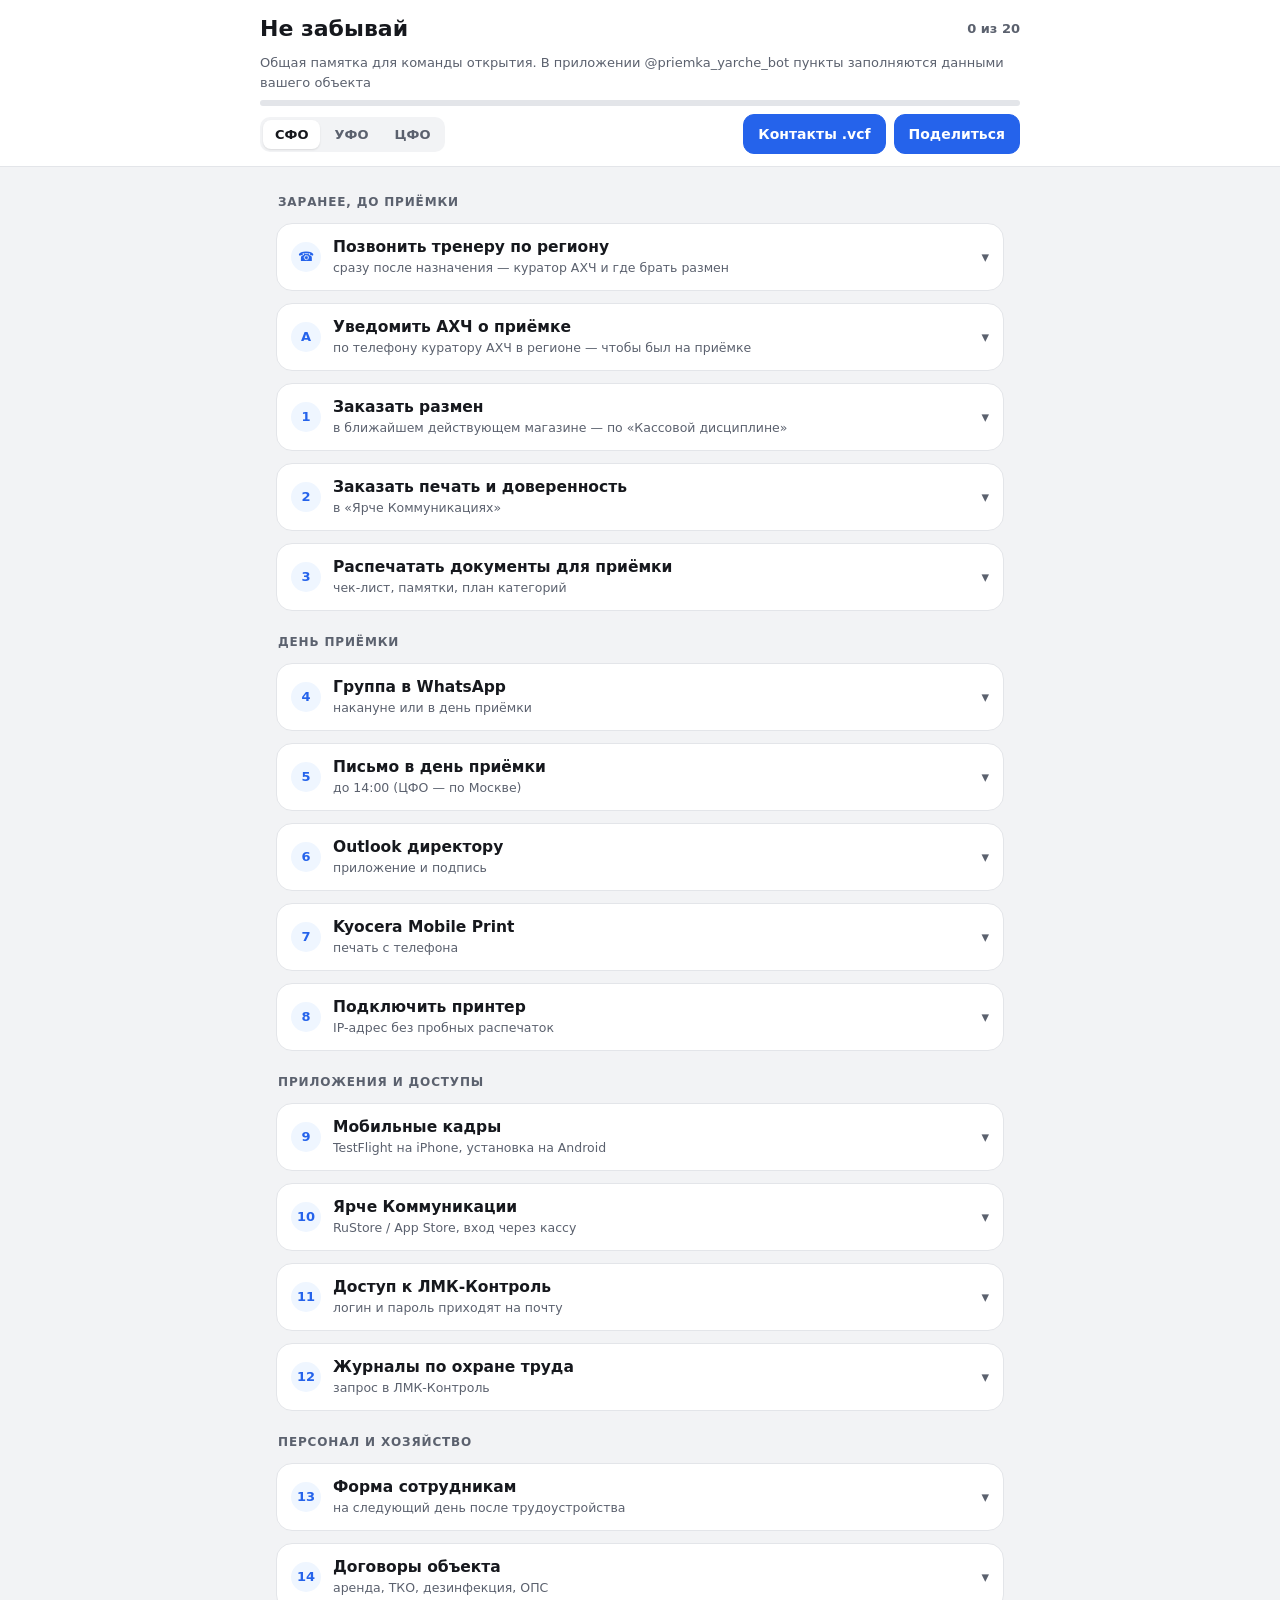
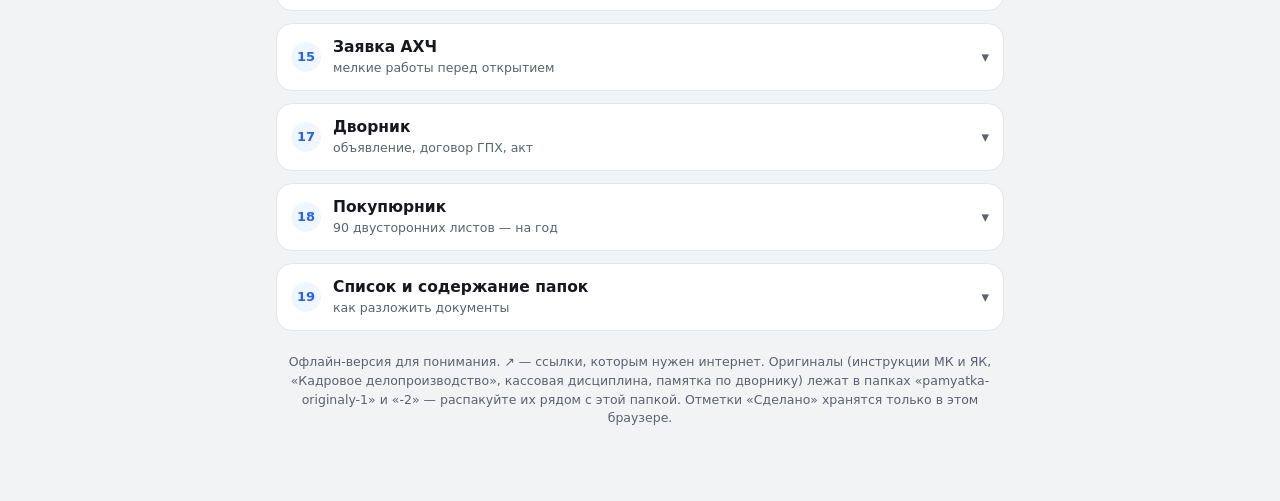
==== commit d4a05970: "Подготовка: звонок тренеру (куратор АХЧ, магазин для размена из справочника), пункт «Уведомить АХЧ о" ====
--- a/miniapp/memo/pamyatka-otkrytiya/index.html
+++ b/miniapp/memo/pamyatka-otkrytiya/index.html
@@ -86,6 +86,22 @@
 
 <div class="group">Заранее, до приёмки</div>
 
+<details class="item" data-id="20"><summary><span class="num">☎</span><span class="st"><b>Позвонить тренеру по региону</b><span>сразу после назначения — куратор АХЧ и где брать размен</span></span><span class="chev">▾</span></summary><div class="body">
+  <div>Что узнать у тренера:</div>
+  <ol><li><b>Куратор службы АХЧ в регионе</b> — ФИО и телефон. Ему звоним, чтобы был на приёмке.</li>
+  <li><b>Где брать размен</b> — номер ближайшего действующего магазина, его директор и телефон.</li>
+  <li>Если знает — дни инкассации и размена в регионе.</li></ol>
+  <div class="note">В приложении данные вносятся прямо здесь и сами расходятся по пунктам «Уведомить АХЧ», «Заказать размен» и в напоминания бота.</div>
+  <label class="done"><input type="checkbox"> Сделано</label>
+</div></details>
+
+<details class="item" data-id="21"><summary><span class="num">А</span><span class="st"><b>Уведомить АХЧ о приёмке</b><span>по телефону куратору АХЧ в регионе — чтобы был на приёмке</span></span><span class="chev">▾</span></summary><div class="body">
+  <ol><li>Позвоните куратору АХЧ (контакт — у тренера по региону), назовите код и адрес магазина, дату и время приёмки.</li>
+  <li>Попросите быть на приёмке: <b>лист готовности АХЧ</b> заполняется и подписывается на месте.</li>
+  <li>Накануне приёмки — коротко напомните.</li></ol>
+  <label class="done"><input type="checkbox"> Сделано</label>
+</div></details>
+
 <details class="item" data-id="1"><summary><span class="num">1</span><span class="st"><b>Заказать размен</b><span>в ближайшем действующем магазине — по «Кассовой дисциплине»</span></span><span class="chev">▾</span></summary><div class="body">
   <ol><li>Посчитайте от даты открытия, когда в ближайший действующий магазин приходит последний размен, — свяжитесь с его директором.</li>
   <li>Директор того магазина заказывает размен для нового ОСП и сообщает бухгалтеру по кассе: <b>дату, когда будет превышен лимит, и на какое ОСП заказан размен</b>. Например: «20.09.23 заказан размен для ОСП ул. Урицкого, 32».</li>
@@ -102,7 +118,7 @@
   <div class="btns"><a class="btn main" href="mailto:e.badeeva@ya-retail.ru?subject=График%20Инкассации%20и%20Размена.%20Новое%20ОСП">Написать Бадеевой</a>
     <a class="btn pdf" data-reg="sfo ufo" href="../pamyatka-originaly-2/kassovaya-disciplina-sfo-ufo-01.07.2026.pdf#page=33">Кассовая дисциплина, с. 33</a>
     <a class="btn pdf" data-reg="cfo" href="../pamyatka-originaly-2/kassovaya-disciplina-cfo-02.07.2025.pdf">Кассовая дисциплина ЦФО</a>
-    <a class="btn" href="instr/pokup/pokupyurnik.html">Инструкция: покупюрник и касса</a></div>
+    <a class="btn main" href="instr/ds/peredacha-ds.html">Инструкция: размен через ЯК</a><a class="btn" href="instr/pokup/pokupyurnik.html">Инструкция: покупюрник и касса</a></div>
   <label class="done"><input type="checkbox"> Сделано</label>
 </div></details>
 
@@ -166,7 +182,16 @@
 </div></details>
 
 <details class="item" data-id="6"><summary><span class="num">6</span><span class="st"><b>Outlook директору</b><span>приложение и подпись</span></span><span class="chev">▾</span></summary><div class="body">
-  <div class="btns"><a class="btn main ext" target="_blank" href="https://apps.apple.com/ru/app/microsoft-outlook/id951937596">iPhone — App Store</a><a class="btn main ext" target="_blank" href="https://play.google.com/store/apps/details?id=com.microsoft.office.outlook">Android — Google Play</a><a class="btn ext" target="_blank" href="https://outlook.office.com/mail/">Без Google Play — Outlook в браузере</a></div>
+  <div class="btns"><a class="btn main ext" target="_blank" href="https://apps.apple.com/ru/app/microsoft-outlook/id951937596">iPhone — App Store</a><a class="btn main ext" target="_blank" href="https://play.google.com/store/apps/details?id=com.microsoft.office.outlook">Android — Google Play</a><a class="btn ext" target="_blank" href="https://mail.kdvm.ru/owa/">Без приложения — почта в браузере</a></div>
+  <div><b>Как добавить почту магазина</b></div>
+  <ol><li><b>Пароль</b> приходит по SMS от техподдержки в первый рабочий день директора. Не пришёл — звоните <a href="tel:88002503940">8-800-250-39-40</a>.</li>
+  <li>Откройте Outlook → <b>«Добавить учётную запись»</b> и введите <b>полный адрес почты магазина</b> (например, <b>m01@ya-retail.ru</b>) → «Продолжить».</li>
+  <li>Нашёл сам — введите пароль из SMS, готово.</li>
+  <li>Не нашёл или просит выбрать тип — выберите <b>Exchange</b>, включите <b>«Дополнительные параметры» / «Настроить вручную»</b> и впишите:<br>
+  <b>Сервер:</b> <b>mail.kdvm.ru</b><br>
+  <b>Имя пользователя:</b> полный адрес почты магазина<br>
+  <b>Пароль:</b> из SMS → «Войти».</li>
+  <li>Подпись: Outlook → Настройки → <b>Подпись</b> → вставьте текст ниже.</li></ol>
   <div>Подпись (в приложении — из данных объекта):</div>
   <pre class="tpl" id="sign">С уважением,
 Фамилия Имя Отчество
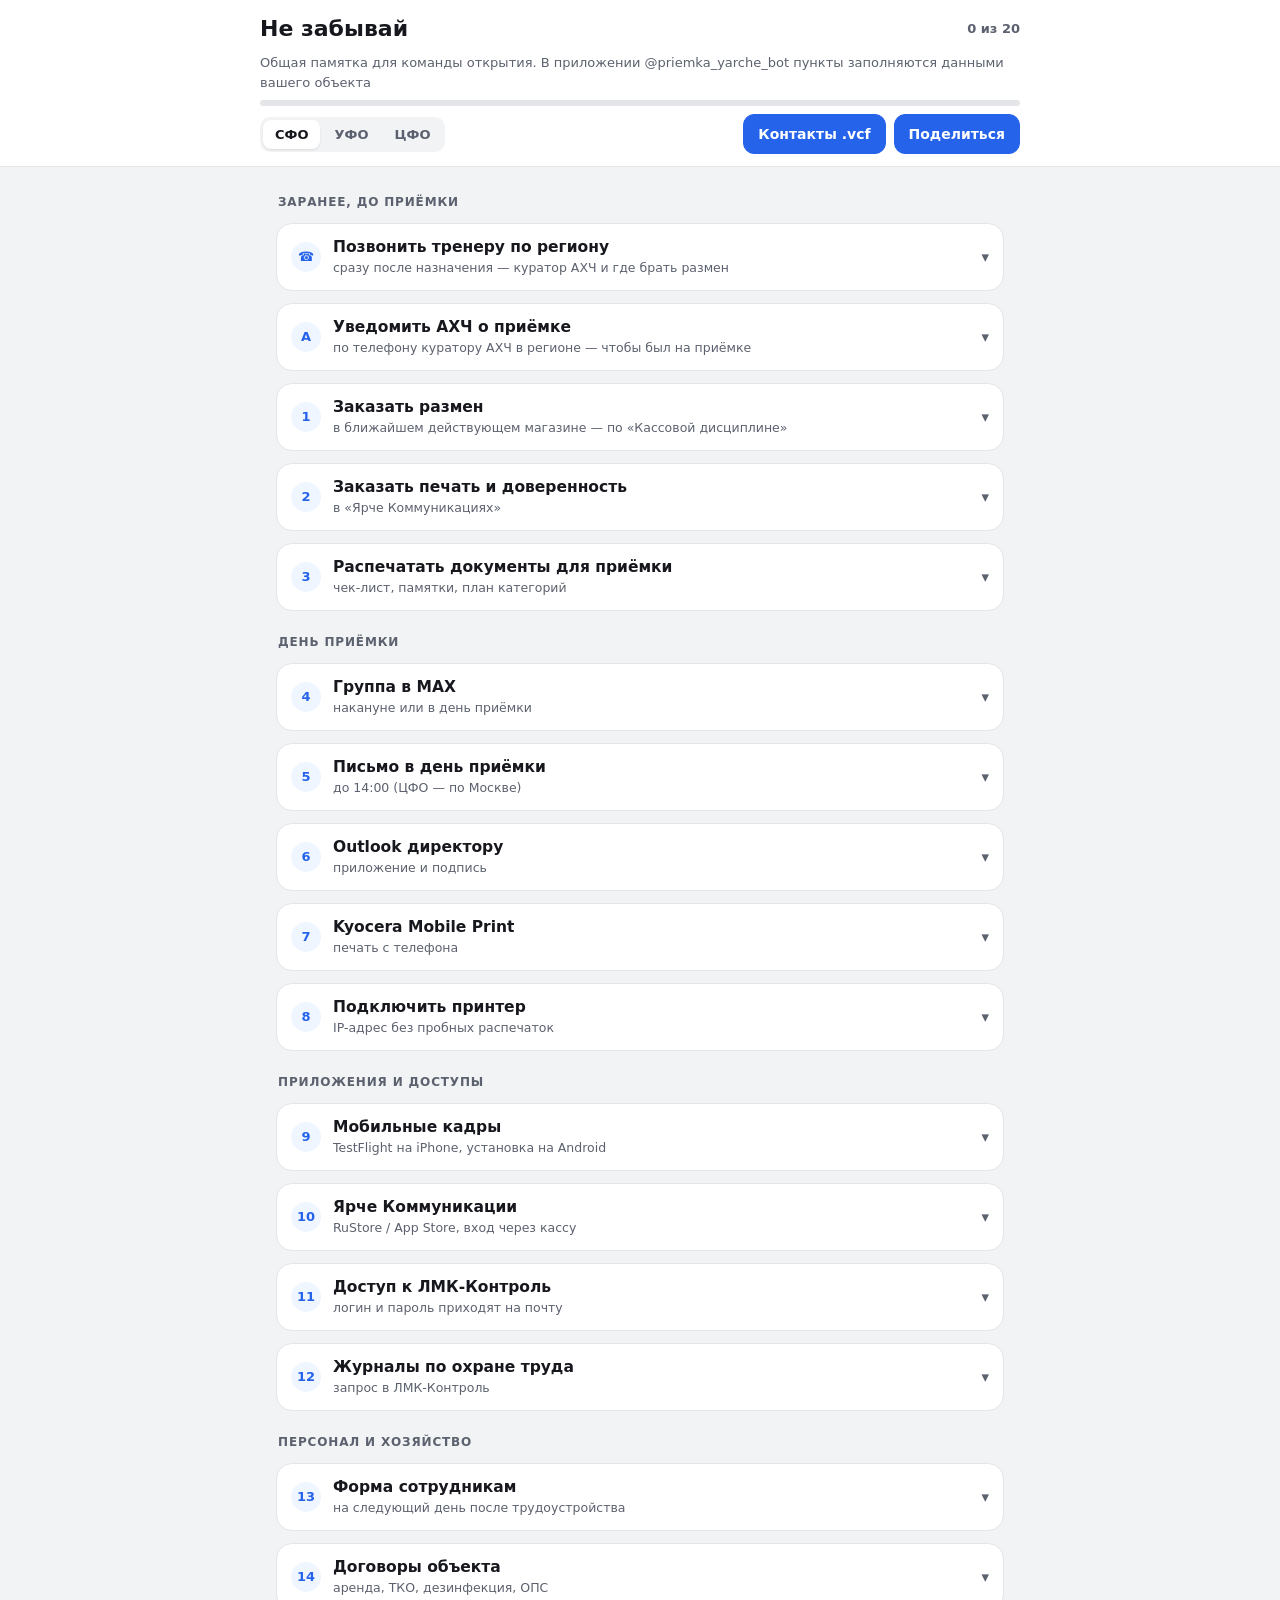
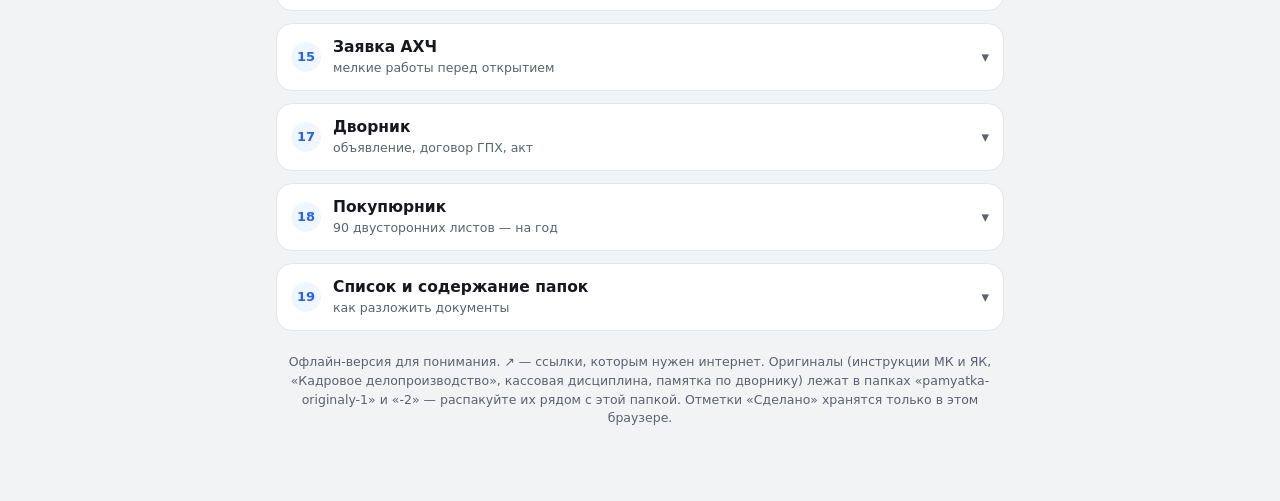
==== commit 7e5e3947: "Группа в МАХ: название без «пр-кт/ул.», участники по регламенту + директор одним .vcf в чат, квадрат" ====
--- a/miniapp/memo/pamyatka-otkrytiya/index.html
+++ b/miniapp/memo/pamyatka-otkrytiya/index.html
@@ -148,7 +148,7 @@
 
 <div class="group">День приёмки</div>
 
-<details class="item" data-id="4"><summary><span class="num">4</span><span class="st"><b>Группа в WhatsApp</b><span>накануне или в день приёмки</span></span><span class="chev">▾</span></summary><div class="body">
+<details class="item" data-id="4"><summary><span class="num">4</span><span class="st"><b>Группа в МАХ</b><span>накануне или в день приёмки</span></span><span class="chev">▾</span></summary><div class="body">
   <div class="calc"><span>Название:</span><pre class="tpl" id="grpName">ПР22 Комсомольский 36</pre><button class="btn" type="button" data-copy="grpName">Скопировать</button></div>
   <div>Участники: все из списка ниже, команда открытия, директор магазина, сотрудники магазина (по желанию).</div>
   <div class="who">
